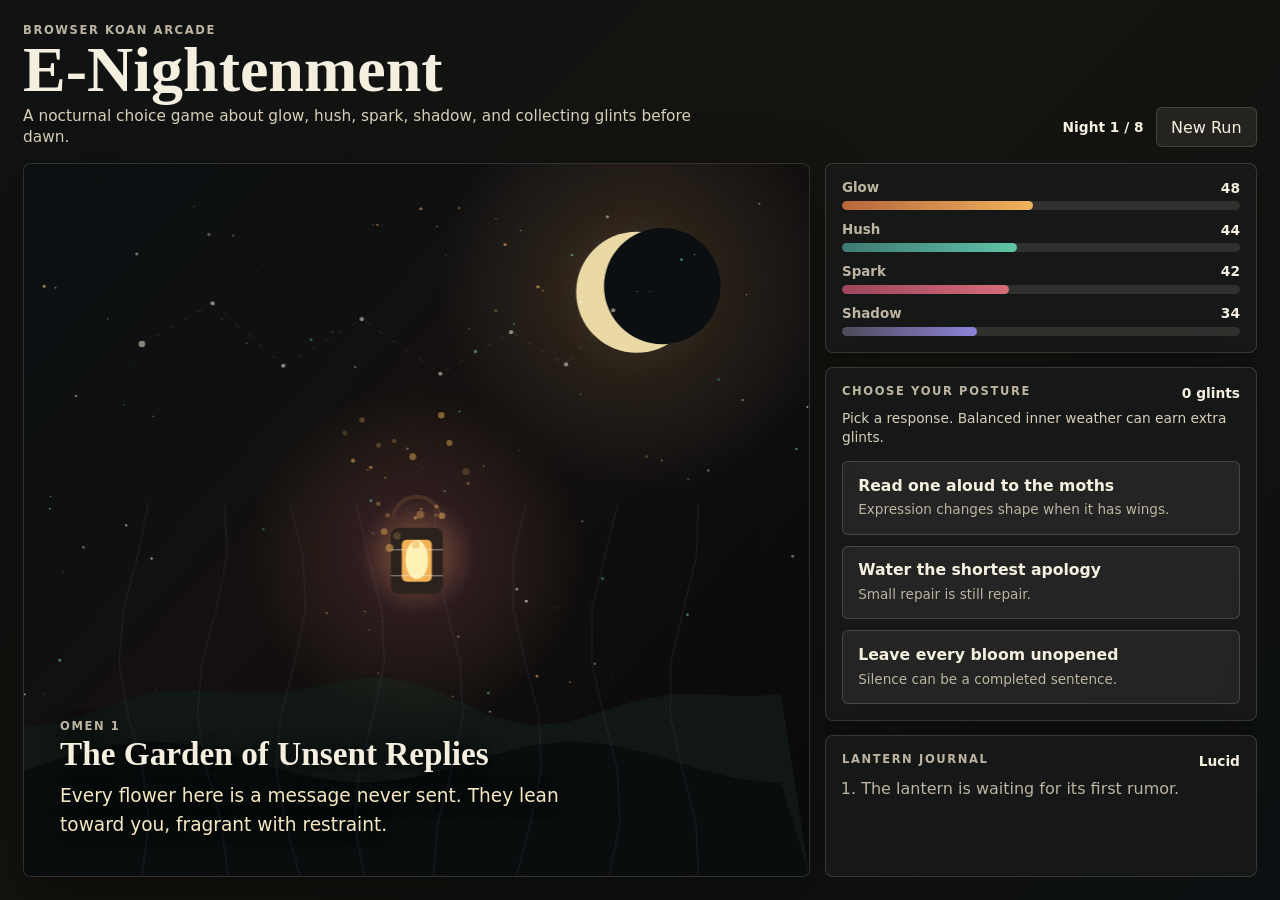
==== index.html @ 0b56c2a7 "Seed oracle chat prototype" ====
<!doctype html>
<html lang="en">
  <head>
    <meta charset="utf-8">
    <meta name="viewport" content="width=device-width, initial-scale=1">
    <title>E-Nightenment | Browser Koan Arcade</title>
    <meta
      name="description"
      content="E-Nightenment is a browser-based text-and-canvas night game about glow, hush, spark, shadow, glints, and the suspiciously practical work of becoming a little more awake."
    >
    <meta
      name="keywords"
      content="E-Nightenment, browser game, text game, canvas game, interactive fiction, choice game, night game, koan arcade, glow, hush, spark, shadow, glints"
    >
    <meta name="author" content="LucidQuest Labs">
    <meta name="application-name" content="E-Nightenment">
    <meta name="robots" content="index, follow, max-snippet:-1, max-image-preview:large, max-video-preview:-1">
    <meta name="theme-color" content="#101213">
    <meta name="color-scheme" content="dark">
    <link rel="canonical" href="https://e-nightenment.netlify.app/">
    <meta property="og:type" content="website">
    <meta property="og:site_name" content="E-Nightenment">
    <meta property="og:title" content="E-Nightenment | Browser Koan Arcade">
    <meta
      property="og:description"
      content="A browser-based text-and-canvas night game about glow, hush, spark, shadow, glints, and becoming a little more awake."
    >
    <meta property="og:url" content="https://e-nightenment.netlify.app/">
    <meta name="twitter:card" content="summary">
    <meta name="twitter:title" content="E-Nightenment | Browser Koan Arcade">
    <meta
      name="twitter:description"
      content="Choose through eight strange nights. Keep your inner weather balanced and collect glints before dawn."
    >
    <script type="application/ld+json">
      {
        "@context": "https://schema.org",
        "@type": "VideoGame",
        "name": "E-Nightenment",
        "alternateName": "Browser Koan Arcade",
        "url": "https://e-nightenment.netlify.app/",
        "applicationCategory": "GameApplication",
        "operatingSystem": "Any modern web browser",
        "genre": ["Browser game", "Interactive fiction", "Choice game"],
        "playMode": "SinglePlayer",
        "description": "E-Nightenment is a browser-based text-and-canvas night game about glow, hush, spark, shadow, glints, and the suspiciously practical work of becoming a little more awake.",
        "creator": {
          "@type": "Organization",
          "name": "LucidQuest Labs",
          "url": "https://github.com/LucidQuestLabs"
        },
        "inLanguage": "en",
        "isAccessibleForFree": true
      }
    </script>
    <link rel="stylesheet" href="styles.css">
  </head>
  <body>
    <main class="game-shell" aria-labelledby="game-title">
      <header class="topbar">
        <div>
          <p class="kicker">Browser koan arcade</p>
          <h1 id="game-title">E-Nightenment</h1>
          <p class="game-summary">
            <span class="summary-desktop">A nocturnal choice game about glow, hush, spark, shadow, and collecting glints before dawn.</span>
            <span class="summary-mobile">Choose through eight strange nights. Keep your inner weather balanced.</span>
          </p>
        </div>
        <div class="run-controls">
          <p id="nightCounter" class="night-counter" aria-live="polite">Night 1 / 8</p>
          <button id="resetButton" class="plain-button" type="button">New Run</button>
        </div>
      </header>

      <section class="playfield" aria-label="Night garden">
        <canvas id="skyCanvas" width="1280" height="900" aria-hidden="true"></canvas>
        <div class="scene-readout">
          <p id="omenLabel" class="kicker">Omen</p>
          <h2 id="omenTitle">Loading the lantern...</h2>
          <p id="omenText"></p>
        </div>
      </section>

      <aside class="control-panel" aria-label="Game choices and state">
        <section class="meters is-collapsed" aria-label="Inner weather">
          <button
            id="weatherToggle"
            class="weather-toggle"
            type="button"
            aria-expanded="false"
            aria-controls="weatherDetails"
          >
            <span>Inner weather</span>
            <span id="weatherToggleLabel">Show</span>
          </button>
          <div class="weather-summary" aria-label="Condensed inner weather">
            <span class="weather-chip" data-stat="glow">Glow <strong id="glowChipValue">50</strong></span>
            <span class="weather-chip" data-stat="hush">Hush <strong id="hushChipValue">50</strong></span>
            <span class="weather-chip" data-stat="spark">Spark <strong id="sparkChipValue">50</strong></span>
            <span class="weather-chip" data-stat="shadow">Shadow <strong id="shadowChipValue">50</strong></span>
          </div>
          <div id="weatherDetails" class="weather-details">
            <div class="meter" data-stat="glow">
              <div class="meter-label">
                <span>Glow</span>
                <strong id="glowValue">50</strong>
              </div>
              <div class="meter-track"><span id="glowBar"></span></div>
            </div>
            <div class="meter" data-stat="hush">
              <div class="meter-label">
                <span>Hush</span>
                <strong id="hushValue">50</strong>
              </div>
              <div class="meter-track"><span id="hushBar"></span></div>
            </div>
            <div class="meter" data-stat="spark">
              <div class="meter-label">
                <span>Spark</span>
                <strong id="sparkValue">50</strong>
              </div>
              <div class="meter-track"><span id="sparkBar"></span></div>
            </div>
            <div class="meter" data-stat="shadow">
              <div class="meter-label">
                <span>Shadow</span>
                <strong id="shadowValue">50</strong>
              </div>
              <div class="meter-track"><span id="shadowBar"></span></div>
            </div>
          </div>
        </section>

        <section class="choices" aria-label="Available responses">
          <div class="panel-heading">
            <p class="kicker">Choose your posture</p>
            <p id="glintCounter" class="glints">0 glints</p>
          </div>
          <p class="choice-helper">Pick a response. Balanced inner weather can earn extra glints.</p>
          <div id="choiceList" class="choice-list"></div>
          <div id="resultPane" class="result-pane" hidden>
            <p class="kicker">The night answers</p>
            <p id="resultText"></p>
            <button id="continueButton" class="primary-button" type="button">Continue</button>
          </div>
        </section>

        <section class="journal" aria-label="Lantern journal">
          <div class="panel-heading">
            <p class="kicker">Lantern journal</p>
            <p id="balanceLabel">Unlit</p>
          </div>
          <ol id="journalList"></ol>
        </section>
      </aside>
    </main>

    <div id="endingOverlay" class="ending-overlay" hidden>
      <section class="ending-dialog" aria-labelledby="endingTitle" aria-modal="true" role="dialog">
        <p class="kicker">Dawn arrives sideways</p>
        <h2 id="endingTitle"></h2>
        <p id="endingText"></p>
        <dl class="ending-score">
          <div>
            <dt>Glints</dt>
            <dd id="endingGlints"></dd>
          </div>
          <div>
            <dt>Balance</dt>
            <dd id="endingBalance"></dd>
          </div>
        </dl>
        <button id="endingResetButton" class="primary-button" type="button">Play Again</button>
      </section>
    </div>

    <script src="game.js"></script>
  </body>
</html>
---- styles.css ----
:root {
  color-scheme: dark;
  --ink: #f5efe0;
  --muted: #bdb4a1;
  --panel: rgba(24, 26, 25, 0.86);
  --panel-solid: #181a19;
  --line: rgba(245, 239, 224, 0.15);
  --night: #0d1012;
  --amber: #efb35d;
  --teal: #60c4a6;
  --rose: #d66c7a;
  --violet: #8d84d8;
  --green: #91bd6e;
  --shadow: #6d6474;
  --focus: #fff2b8;
}

* {
  box-sizing: border-box;
}

html,
body {
  min-height: 100%;
}

body {
  margin: 0;
  overflow-x: hidden;
  background: linear-gradient(135deg, #101213 0%, #14130f 46%, #0d1012 100%);
  color: var(--ink);
  font-family:
    Inter, ui-sans-serif, system-ui, -apple-system, BlinkMacSystemFont, "Segoe UI",
    sans-serif;
}

button {
  border: 0;
  color: inherit;
  font: inherit;
}

button:focus-visible {
  outline: 3px solid var(--focus);
  outline-offset: 3px;
}

.game-shell {
  display: grid;
  grid-template-columns: minmax(0, 1fr) minmax(21rem, 27rem);
  grid-template-rows: auto minmax(0, 1fr);
  gap: clamp(0.6rem, 1.2vw, 1rem);
  height: 100vh;
  min-height: 100vh;
  padding: clamp(0.75rem, 1.8vw, 1.5rem);
}

.topbar {
  grid-column: 1 / -1;
  display: flex;
  align-items: end;
  justify-content: space-between;
  gap: 1rem;
  min-width: 0;
}

.kicker {
  margin: 0 0 0.25rem;
  color: var(--muted);
  font-size: 0.72rem;
  font-weight: 800;
  letter-spacing: 0.14em;
  text-transform: uppercase;
}

h1,
h2,
p {
  margin-top: 0;
}

h1 {
  margin-bottom: 0;
  font-family: Georgia, "Times New Roman", serif;
  font-size: clamp(2.25rem, 5vw, 5.6rem);
  font-weight: 700;
  line-height: 0.9;
}

.game-summary {
  max-width: 42rem;
  margin: 0.45rem 0 0;
  color: #d9cfb9;
  font-size: clamp(0.94rem, 1.2vw, 1.05rem);
  line-height: 1.35;
}

.summary-mobile {
  display: none;
}

h2 {
  margin-bottom: 0.75rem;
  font-family: Georgia, "Times New Roman", serif;
  font-size: clamp(1.5rem, 2.6vw, 2.8rem);
  line-height: 1;
}

.run-controls {
  display: flex;
  align-items: center;
  justify-content: flex-end;
  gap: 0.75rem;
  flex-wrap: wrap;
}

.night-counter,
.glints,
#balanceLabel {
  margin: 0;
  color: var(--ink);
  font-size: 0.86rem;
  font-weight: 800;
}

.plain-button,
.primary-button,
.choice-button {
  border-radius: 6px;
  cursor: pointer;
  transition:
    transform 140ms ease,
    border-color 140ms ease,
    background 140ms ease;
}

.plain-button {
  border: 1px solid var(--line);
  background: rgba(245, 239, 224, 0.08);
  min-height: 2.5rem;
  padding: 0 0.9rem;
}

.plain-button:hover,
.primary-button:hover,
.choice-button:hover {
  transform: translateY(-1px);
}

.playfield {
  position: relative;
  align-self: stretch;
  height: 100%;
  min-height: 0;
  overflow: hidden;
  border: 1px solid var(--line);
  border-radius: 8px;
  background: #0b0f11;
  box-shadow: 0 1.5rem 4rem rgba(0, 0, 0, 0.38);
}

#skyCanvas {
  display: block;
  width: 100%;
  height: 100%;
  min-height: 0;
}

.scene-readout {
  position: absolute;
  left: clamp(1rem, 3vw, 2.25rem);
  right: clamp(1rem, 15vw, 16rem);
  bottom: clamp(1rem, 3vw, 2.25rem);
  max-width: 47rem;
  padding-top: 1rem;
  text-shadow: 0 2px 1rem rgba(0, 0, 0, 0.9);
}

.scene-readout p:last-child {
  max-width: 42rem;
  margin: 0;
  color: #f7e8c4;
  font-size: clamp(1rem, 1.45vw, 1.2rem);
  line-height: 1.55;
}

.control-panel {
  display: grid;
  grid-template-rows: auto auto minmax(0, 1fr);
  gap: clamp(0.6rem, 1.1vw, 1rem);
  align-self: stretch;
  height: 100%;
  min-height: 0;
  overflow: hidden;
}

.meters,
.choices,
.journal {
  border: 1px solid var(--line);
  border-radius: 8px;
  background: var(--panel);
  box-shadow: 0 1rem 2.5rem rgba(0, 0, 0, 0.22);
  backdrop-filter: blur(14px);
}

.meters {
  display: grid;
  padding: 1rem;
}

.weather-details {
  display: grid;
  gap: 0.72rem;
}

.weather-toggle,
.weather-summary {
  display: none;
}

.meter-label,
.panel-heading {
  display: flex;
  align-items: center;
  justify-content: space-between;
  gap: 0.8rem;
}

.meter-label {
  margin-bottom: 0.35rem;
  color: var(--muted);
  font-size: 0.84rem;
  font-weight: 800;
}

.meter-label strong {
  color: var(--ink);
  font-size: 0.86rem;
}

.meter-track {
  height: 0.55rem;
  overflow: hidden;
  border-radius: 999px;
  background: rgba(245, 239, 224, 0.11);
}

.meter-track span {
  display: block;
  width: 50%;
  height: 100%;
  border-radius: inherit;
  transition: width 420ms ease;
}

[data-stat="glow"] .meter-track span {
  background: linear-gradient(90deg, #b8663d, var(--amber));
}

[data-stat="hush"] .meter-track span {
  background: linear-gradient(90deg, #3e7971, var(--teal));
}

[data-stat="spark"] .meter-track span {
  background: linear-gradient(90deg, #9c455c, var(--rose));
}

[data-stat="shadow"] .meter-track span {
  background: linear-gradient(90deg, #4f4a5a, var(--violet));
}

.weather-chip[data-stat="glow"] {
  border-color: rgba(239, 179, 93, 0.48);
}

.weather-chip[data-stat="hush"] {
  border-color: rgba(96, 196, 166, 0.48);
}

.weather-chip[data-stat="spark"] {
  border-color: rgba(214, 108, 122, 0.48);
}

.weather-chip[data-stat="shadow"] {
  border-color: rgba(141, 132, 216, 0.48);
}

.weather-chip[data-stat="glow"]::after {
  background: linear-gradient(90deg, #b8663d, var(--amber));
}

.weather-chip[data-stat="hush"]::after {
  background: linear-gradient(90deg, #3e7971, var(--teal));
}

.weather-chip[data-stat="spark"]::after {
  background: linear-gradient(90deg, #9c455c, var(--rose));
}

.weather-chip[data-stat="shadow"]::after {
  background: linear-gradient(90deg, #4f4a5a, var(--violet));
}

.choices {
  padding: 1rem;
}

.panel-heading {
  margin-bottom: 0.45rem;
}

.choice-helper {
  margin: 0 0 0.85rem;
  color: #d9cfb9;
  font-size: 0.86rem;
  line-height: 1.4;
}

.choice-list {
  display: grid;
  gap: 0.7rem;
}

.choice-button {
  display: grid;
  gap: 0.35rem;
  width: 100%;
  min-height: 4.5rem;
  padding: 0.85rem 0.95rem;
  border: 1px solid rgba(245, 239, 224, 0.16);
  background: rgba(245, 239, 224, 0.06);
  text-align: left;
}

.choice-button strong {
  color: var(--ink);
  font-size: 0.98rem;
}

.choice-button span {
  color: var(--muted);
  font-size: 0.85rem;
  line-height: 1.45;
}

.choice-button:hover {
  border-color: rgba(239, 179, 93, 0.52);
  background: rgba(239, 179, 93, 0.1);
}

.result-pane {
  padding: 0.95rem 0 0;
  border-top: 1px solid rgba(239, 179, 93, 0.3);
}

.result-pane p:not(.kicker) {
  color: #f4dfb0;
  line-height: 1.55;
}

.primary-button {
  width: 100%;
  min-height: 2.8rem;
  background: linear-gradient(135deg, var(--amber), #cb6f56);
  color: #1d1410;
  font-weight: 900;
}

.primary-button:hover {
  filter: saturate(1.08);
}

.journal {
  display: flex;
  flex-direction: column;
  min-height: 0;
  overflow: hidden;
  padding: 1rem;
}

#journalList {
  display: grid;
  gap: 0.7rem;
  flex: 1;
  min-height: 0;
  max-height: 100%;
  margin: 0;
  padding-left: 1.2rem;
  overflow: auto;
  color: var(--muted);
  scrollbar-color: rgba(245, 239, 224, 0.3) transparent;
}

#journalList li {
  padding-right: 0.35rem;
  line-height: 1.45;
}

#journalList strong {
  color: var(--ink);
}

.ending-overlay {
  position: fixed;
  inset: 0;
  display: grid;
  place-items: center;
  padding: 1rem;
  background: rgba(5, 6, 7, 0.74);
  backdrop-filter: blur(10px);
}

.ending-overlay[hidden] {
  display: none;
}

.ending-dialog {
  width: min(42rem, 100%);
  border: 1px solid rgba(245, 239, 224, 0.18);
  border-radius: 8px;
  padding: clamp(1.1rem, 4vw, 2rem);
  background: var(--panel-solid);
  box-shadow: 0 2rem 5rem rgba(0, 0, 0, 0.48);
}

.ending-dialog h2 {
  margin-bottom: 1rem;
}

.ending-dialog p:not(.kicker) {
  color: #f3dfb3;
  line-height: 1.6;
}

.ending-score {
  display: grid;
  grid-template-columns: repeat(2, minmax(0, 1fr));
  gap: 0.75rem;
  margin: 1.25rem 0;
}

.ending-score div {
  border: 1px solid var(--line);
  border-radius: 8px;
  padding: 0.85rem;
}

.ending-score dt {
  color: var(--muted);
  font-size: 0.76rem;
  font-weight: 800;
  text-transform: uppercase;
}

.ending-score dd {
  margin: 0.25rem 0 0;
  font-size: 1.5rem;
  font-weight: 900;
}

@media (max-width: 980px) {
  body {
    overflow-y: auto;
  }

  .game-shell {
    grid-template-columns: 1fr;
    grid-template-rows: auto minmax(28rem, 56vh) auto;
    height: auto;
  }

  .playfield {
    min-height: 28rem;
  }

  .control-panel {
    grid-template-rows: auto auto auto;
    height: auto;
    overflow: visible;
  }

  .choices {
    order: 2;
  }

  .meters {
    order: 1;
  }

  .journal {
    order: 3;
    max-height: 18rem;
  }
}

@media (min-width: 981px) and (max-height: 760px) {
  .meters,
  .choices,
  .journal {
    padding: 0.75rem;
  }

  .meters {
    gap: 0.55rem;
  }

  .weather-details {
    gap: 0.55rem;
  }

  .meter-label {
    margin-bottom: 0.22rem;
  }

  .meter-track {
    height: 0.45rem;
  }

  .panel-heading {
    margin-bottom: 0.35rem;
  }

  .choice-helper {
    margin-bottom: 0.55rem;
    font-size: 0.8rem;
  }

  .choice-list {
    gap: 0.5rem;
  }

  .choice-button {
    min-height: 3.85rem;
    padding: 0.62rem 0.75rem;
  }

  .choice-button strong {
    font-size: 0.92rem;
  }

  .choice-button span {
    font-size: 0.8rem;
    line-height: 1.35;
  }

  #journalList {
    gap: 0.4rem;
    font-size: 0.82rem;
  }
}

@media (max-width: 980px) {
  .meters {
    gap: 0.75rem;
  }

  .weather-toggle {
    display: flex;
    align-items: center;
    justify-content: space-between;
    width: 100%;
    min-height: 2rem;
    padding: 0;
    background: transparent;
    color: var(--ink);
    cursor: pointer;
    font-size: 0.76rem;
    font-weight: 900;
    letter-spacing: 0.14em;
    text-transform: uppercase;
  }

  .weather-toggle span:last-child {
    color: var(--muted);
    font-size: 0.72rem;
  }

  .weather-summary {
    display: grid;
    grid-template-columns: repeat(4, minmax(0, 1fr));
    gap: 0.5rem;
  }

  .weather-chip {
    display: grid;
    position: relative;
    gap: 0.18rem;
    min-width: 0;
    overflow: hidden;
    padding: 0.54rem 0.42rem 0.68rem;
    border: 1px solid var(--line);
    border-radius: 6px;
    background: rgba(245, 239, 224, 0.035);
    color: var(--muted);
    font-size: 0.68rem;
    font-weight: 900;
    line-height: 1.05;
    text-align: center;
    text-transform: uppercase;
  }

  .weather-chip::after {
    position: absolute;
    right: 0.42rem;
    bottom: 0.42rem;
    left: 0.42rem;
    height: 0.24rem;
    border-radius: 999px;
    content: "";
  }

  .weather-chip strong {
    color: var(--ink);
    font-size: 1rem;
    line-height: 1;
  }

  .meters.is-collapsed .weather-details {
    display: none;
  }
}

@media (max-width: 620px) {
  .topbar {
    align-items: start;
    flex-direction: column;
  }

  .run-controls {
    justify-content: space-between;
    width: 100%;
  }

  .game-summary {
    max-width: 20rem;
    margin-top: 0.55rem;
    font-size: 0.92rem;
  }

  .summary-desktop {
    display: none;
  }

  .summary-mobile {
    display: inline;
  }

  .scene-readout {
    right: 1rem;
  }

  .ending-score {
    grid-template-columns: 1fr;
  }
}

@media (prefers-reduced-motion: reduce) {
  *,
  *::before,
  *::after {
    scroll-behavior: auto !important;
    transition-duration: 0.001ms !important;
    animation-duration: 0.001ms !important;
  }
}
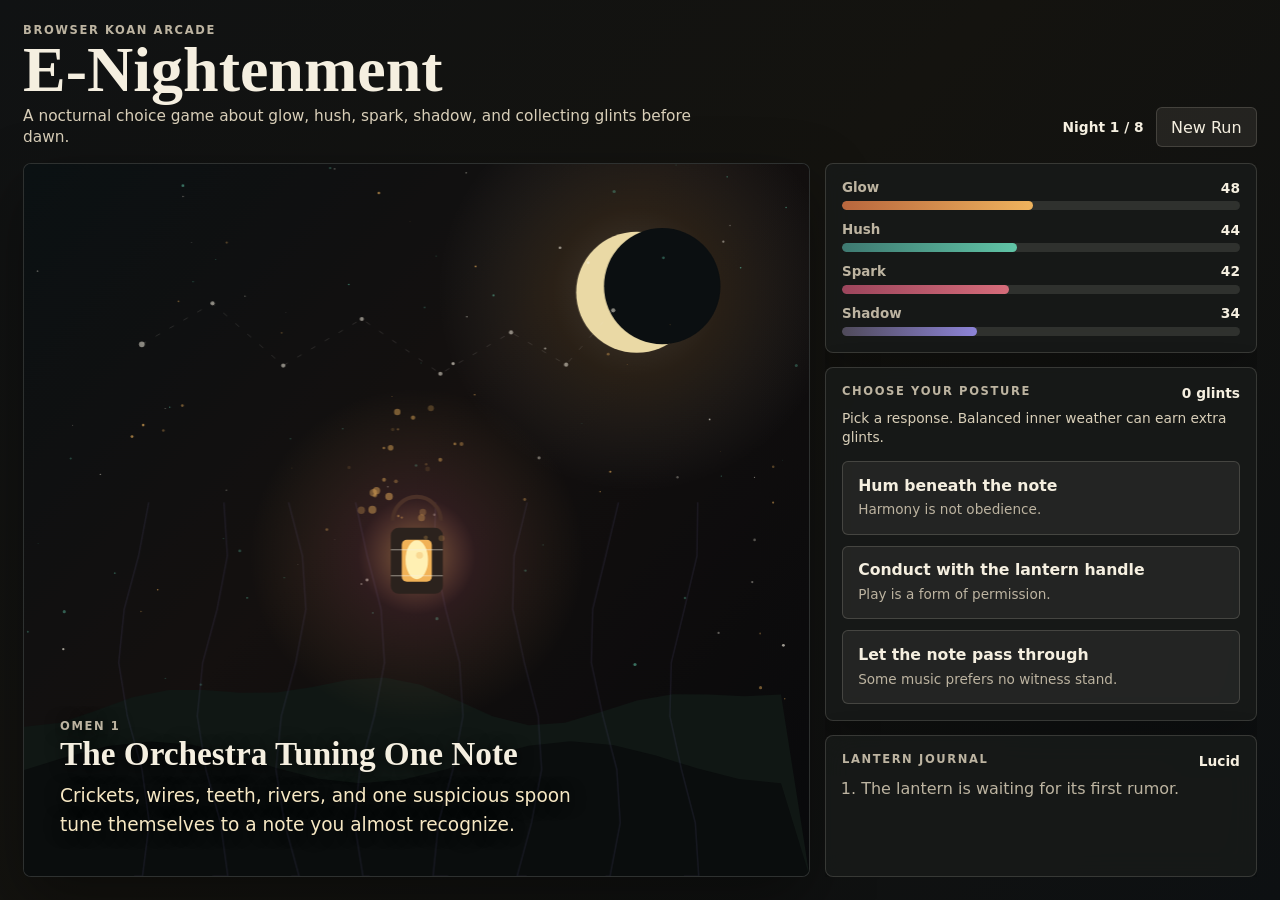
==== commit 61acdb28: "Add lantern oracle prototype" ====
--- a/index.html
+++ b/index.html
@@ -170,6 +170,16 @@
             <dd id="endingBalance"></dd>
           </div>
         </dl>
+        <section class="oracle-panel" aria-label="Lantern oracle">
+          <div class="panel-heading">
+            <p class="kicker">Lantern oracle</p>
+            <p id="oracleStatus">Ready</p>
+          </div>
+          <p id="oracleText" class="oracle-text">
+            Invite the lantern to read the shape of your run.
+          </p>
+          <button id="oracleButton" class="plain-button oracle-button" type="button">Ask the Lantern</button>
+        </section>
         <button id="endingResetButton" class="primary-button" type="button">Play Again</button>
       </section>
     </div>
--- a/styles.css
+++ b/styles.css
@@ -457,6 +457,40 @@
   margin: 0.25rem 0 0;
   font-size: 1.5rem;
   font-weight: 900;
+}
+
+.oracle-panel {
+  margin: 1.25rem 0;
+  border: 1px solid rgba(239, 179, 93, 0.28);
+  border-radius: 8px;
+  padding: 1rem;
+  background:
+    linear-gradient(135deg, rgba(239, 179, 93, 0.1), rgba(96, 196, 166, 0.06)),
+    rgba(11, 13, 13, 0.42);
+}
+
+.oracle-panel .panel-heading {
+  margin-bottom: 0.6rem;
+}
+
+#oracleStatus {
+  color: var(--muted);
+  font-weight: 800;
+}
+
+.oracle-text {
+  min-height: 4.5rem;
+  margin: 0 0 0.9rem;
+  white-space: pre-line;
+}
+
+.oracle-button {
+  width: 100%;
+}
+
+.oracle-button[disabled] {
+  cursor: wait;
+  opacity: 0.72;
 }
 
 @media (max-width: 980px) {
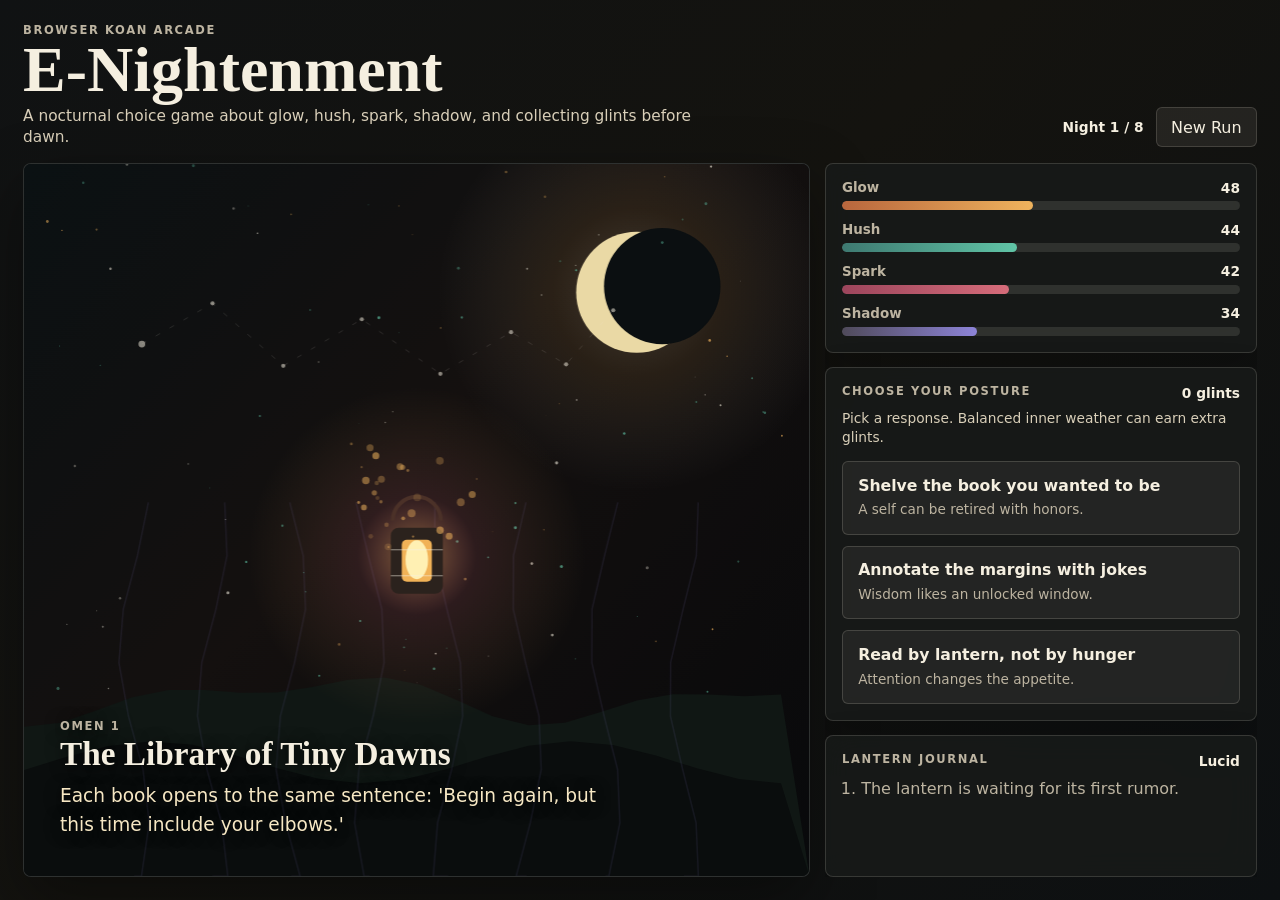
==== commit 23d6ef05: "Refine oracle ending dialog" ====
--- a/index.html
+++ b/index.html
@@ -157,9 +157,16 @@
 
     <div id="endingOverlay" class="ending-overlay" hidden>
       <section class="ending-dialog" aria-labelledby="endingTitle" aria-modal="true" role="dialog">
-        <p class="kicker">Dawn arrives sideways</p>
+        <div class="ending-topline">
+          <p class="kicker">Browser koan arcade - Oracle edition</p>
+          <div class="ending-actions">
+            <span class="oracle-mark" aria-hidden="true">✦</span>
+            <button id="endingCloseButton" class="icon-button" type="button" aria-label="Close ending summary">×</button>
+          </div>
+        </div>
         <h2 id="endingTitle"></h2>
         <p id="endingText"></p>
+        <p class="oracle-invite">Ask the lantern oracle for a brief reading of your path through the eight nights.</p>
         <dl class="ending-score">
           <div>
             <dt>Glints</dt>
--- a/styles.css
+++ b/styles.css
@@ -125,7 +125,8 @@
 
 .plain-button,
 .primary-button,
-.choice-button {
+.choice-button,
+.icon-button {
   border-radius: 6px;
   cursor: pointer;
   transition:
@@ -143,7 +144,8 @@
 
 .plain-button:hover,
 .primary-button:hover,
-.choice-button:hover {
+.choice-button:hover,
+.icon-button:hover {
   transform: translateY(-1px);
 }
 
@@ -416,6 +418,7 @@
 }
 
 .ending-dialog {
+  position: relative;
   width: min(42rem, 100%);
   border: 1px solid rgba(245, 239, 224, 0.18);
   border-radius: 8px;
@@ -424,6 +427,49 @@
   box-shadow: 0 2rem 5rem rgba(0, 0, 0, 0.48);
 }
 
+.ending-topline {
+  display: flex;
+  align-items: center;
+  justify-content: space-between;
+  gap: 1rem;
+  margin-bottom: 0.85rem;
+}
+
+.ending-actions {
+  display: flex;
+  align-items: center;
+  gap: 0.55rem;
+}
+
+.oracle-mark {
+  display: grid;
+  width: 2.1rem;
+  height: 2.1rem;
+  place-items: center;
+  border: 1px solid rgba(239, 179, 93, 0.34);
+  border-radius: 50%;
+  color: var(--gold);
+  background:
+    radial-gradient(circle, rgba(239, 179, 93, 0.2), rgba(96, 196, 166, 0.05) 62%, transparent 63%),
+    rgba(11, 13, 13, 0.56);
+  font-size: 1.15rem;
+  font-weight: 900;
+}
+
+.icon-button {
+  display: grid;
+  width: 2.1rem;
+  height: 2.1rem;
+  place-items: center;
+  border: 1px solid var(--line);
+  padding: 0;
+  border-radius: 50%;
+  color: var(--paper);
+  background: rgba(245, 239, 224, 0.08);
+  font-size: 1.45rem;
+  line-height: 1;
+}
+
 .ending-dialog h2 {
   margin-bottom: 1rem;
 }
@@ -431,6 +477,11 @@
 .ending-dialog p:not(.kicker) {
   color: #f3dfb3;
   line-height: 1.6;
+}
+
+.oracle-invite {
+  margin-top: 0.85rem;
+  color: var(--muted);
 }
 
 .ending-score {
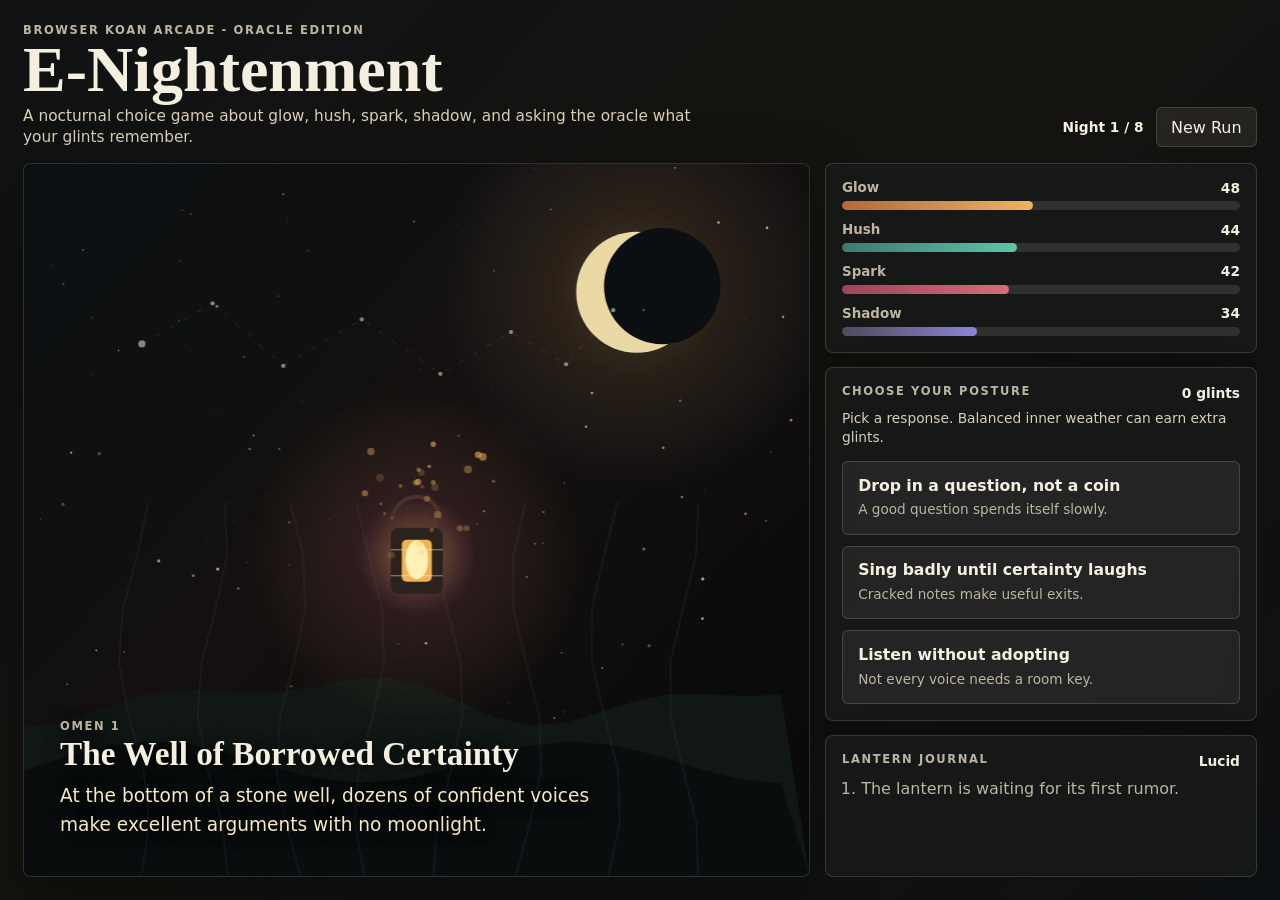
==== commit c73656ab: "Fit oracle ending dialog" ====
--- a/index.html
+++ b/index.html
@@ -59,11 +59,11 @@
     <main class="game-shell" aria-labelledby="game-title">
       <header class="topbar">
         <div>
-          <p class="kicker">Browser koan arcade</p>
+          <p class="kicker">Browser koan arcade - Oracle edition</p>
           <h1 id="game-title">E-Nightenment</h1>
           <p class="game-summary">
-            <span class="summary-desktop">A nocturnal choice game about glow, hush, spark, shadow, and collecting glints before dawn.</span>
-            <span class="summary-mobile">Choose through eight strange nights. Keep your inner weather balanced.</span>
+            <span class="summary-desktop">A nocturnal choice game about glow, hush, spark, shadow, and asking the oracle what your glints remember.</span>
+            <span class="summary-mobile">Choose through eight strange nights. Ask the oracle at dawn.</span>
           </p>
         </div>
         <div class="run-controls">
--- a/styles.css
+++ b/styles.css
@@ -411,6 +411,7 @@
   padding: 1rem;
   background: rgba(5, 6, 7, 0.74);
   backdrop-filter: blur(10px);
+  overflow-y: auto;
 }
 
 .ending-overlay[hidden] {
@@ -420,9 +421,11 @@
 .ending-dialog {
   position: relative;
   width: min(42rem, 100%);
+  max-height: calc(100vh - 2rem);
+  overflow-y: auto;
   border: 1px solid rgba(245, 239, 224, 0.18);
   border-radius: 8px;
-  padding: clamp(1.1rem, 4vw, 2rem);
+  padding: clamp(1rem, 3vw, 1.65rem);
   background: var(--panel-solid);
   box-shadow: 0 2rem 5rem rgba(0, 0, 0, 0.48);
 }
@@ -471,7 +474,7 @@
 }
 
 .ending-dialog h2 {
-  margin-bottom: 1rem;
+  margin-bottom: 0.8rem;
 }
 
 .ending-dialog p:not(.kicker) {
@@ -488,7 +491,7 @@
   display: grid;
   grid-template-columns: repeat(2, minmax(0, 1fr));
   gap: 0.75rem;
-  margin: 1.25rem 0;
+  margin: 1rem 0;
 }
 
 .ending-score div {
@@ -511,10 +514,10 @@
 }
 
 .oracle-panel {
-  margin: 1.25rem 0;
+  margin: 1rem 0;
   border: 1px solid rgba(239, 179, 93, 0.28);
   border-radius: 8px;
-  padding: 1rem;
+  padding: 0.95rem;
   background:
     linear-gradient(135deg, rgba(239, 179, 93, 0.1), rgba(96, 196, 166, 0.06)),
     rgba(11, 13, 13, 0.42);
@@ -530,7 +533,9 @@
 }
 
 .oracle-text {
-  min-height: 4.5rem;
+  min-height: 3.5rem;
+  max-height: min(15rem, 34vh);
+  overflow-y: auto;
   margin: 0 0 0.9rem;
   white-space: pre-line;
 }
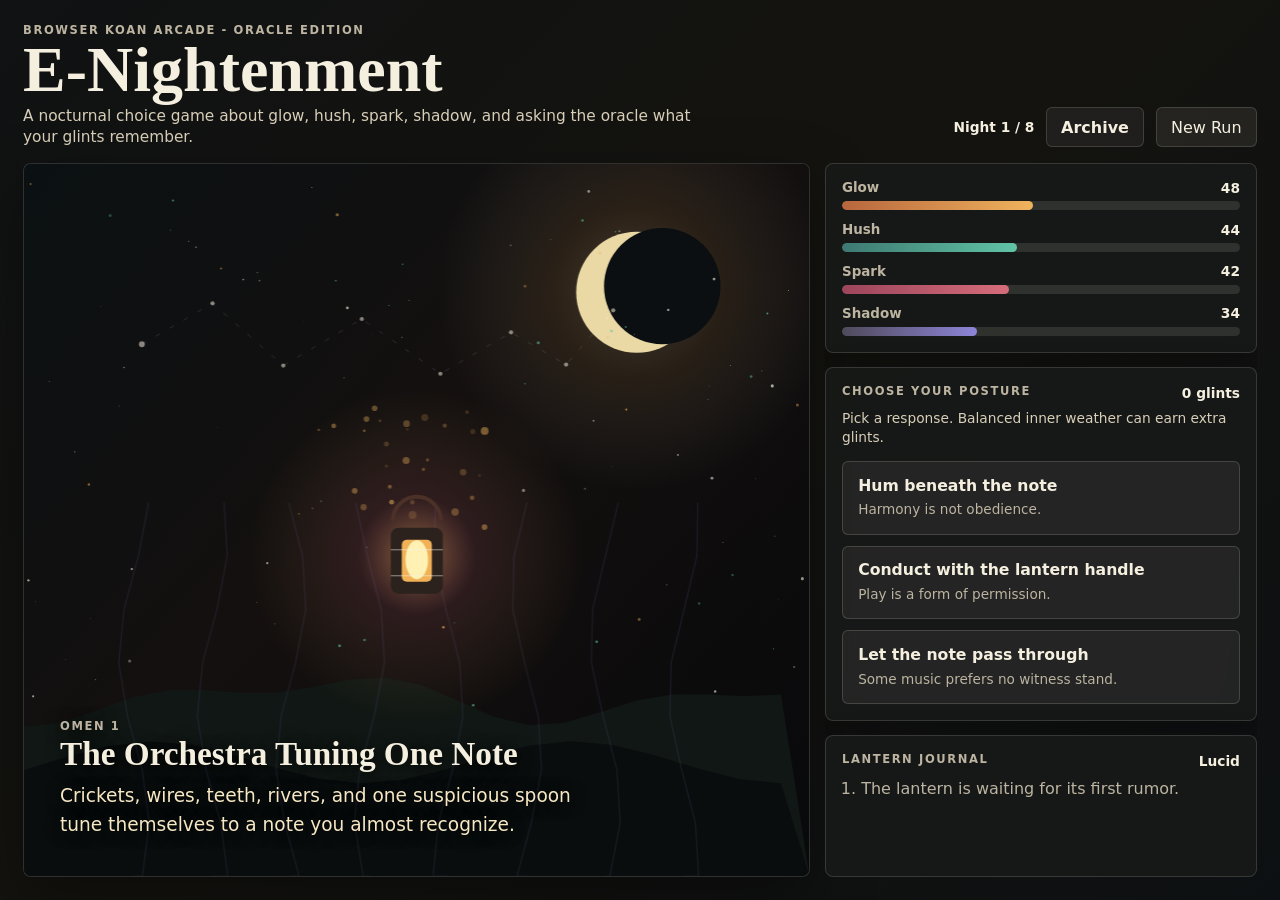
==== commit 372f49fc: "Add local session archive" ====
--- a/index.html
+++ b/index.html
@@ -68,6 +68,7 @@
         </div>
         <div class="run-controls">
           <p id="nightCounter" class="night-counter" aria-live="polite">Night 1 / 8</p>
+          <a class="plain-link" href="archive.html">Archive</a>
           <button id="resetButton" class="plain-button" type="button">New Run</button>
         </div>
       </header>
--- a/styles.css
+++ b/styles.css
@@ -135,6 +135,24 @@
     background 140ms ease;
 }
 
+.plain-link {
+  display: inline-grid;
+  min-height: 2.5rem;
+  place-items: center;
+  border: 1px solid var(--line);
+  border-radius: 6px;
+  padding: 0 0.85rem;
+  color: var(--paper);
+  background: rgba(245, 239, 224, 0.06);
+  font-weight: 800;
+  text-decoration: none;
+}
+
+.plain-link:hover {
+  border-color: rgba(245, 239, 224, 0.32);
+  transform: translateY(-1px);
+}
+
 .plain-button {
   border: 1px solid var(--line);
   background: rgba(245, 239, 224, 0.08);
@@ -547,6 +565,139 @@
 .oracle-button[disabled] {
   cursor: wait;
   opacity: 0.72;
+}
+
+.archive-page {
+  overflow-y: auto;
+}
+
+.archive-shell {
+  width: min(78rem, 100%);
+  margin: 0 auto;
+  padding: clamp(0.9rem, 2vw, 1.5rem);
+}
+
+.archive-topbar {
+  margin-bottom: 1rem;
+}
+
+.archive-summary {
+  display: grid;
+  grid-template-columns: repeat(4, minmax(0, 1fr));
+  gap: 0.75rem;
+  margin-bottom: 1rem;
+}
+
+.archive-summary div,
+.archive-list,
+.session-card {
+  border: 1px solid var(--line);
+  border-radius: 8px;
+  background: var(--panel);
+}
+
+.archive-summary div {
+  padding: 0.9rem;
+}
+
+.archive-summary strong {
+  display: block;
+  font-size: clamp(1.35rem, 3vw, 2rem);
+}
+
+.archive-list {
+  padding: 1rem;
+}
+
+#archiveStatus {
+  margin: 0;
+  color: var(--muted);
+  font-weight: 800;
+}
+
+#sessionList {
+  display: grid;
+  gap: 0.85rem;
+}
+
+.archive-empty {
+  margin: 0;
+  color: var(--muted);
+}
+
+.session-card {
+  padding: 1rem;
+}
+
+.session-card-header {
+  display: flex;
+  align-items: start;
+  justify-content: space-between;
+  gap: 1rem;
+}
+
+.session-card h2 {
+  margin-bottom: 0.25rem;
+  font-size: clamp(1.35rem, 3vw, 2.15rem);
+}
+
+.session-card-header > strong {
+  flex: 0 0 auto;
+  color: var(--focus);
+  font-size: 1.15rem;
+}
+
+.session-metrics {
+  display: grid;
+  grid-template-columns: 0.5fr 0.5fr 2fr;
+  gap: 0.6rem;
+  margin: 0.9rem 0;
+}
+
+.session-metrics div {
+  border: 1px solid var(--line);
+  border-radius: 7px;
+  padding: 0.7rem;
+}
+
+.session-metrics dt {
+  color: var(--muted);
+  font-size: 0.72rem;
+  font-weight: 900;
+  text-transform: uppercase;
+}
+
+.session-metrics dd {
+  margin: 0.2rem 0 0;
+  font-weight: 900;
+}
+
+.session-choices {
+  display: grid;
+  gap: 0.45rem;
+  margin: 0;
+  padding-left: 1.1rem;
+  color: var(--muted);
+}
+
+.session-choices strong {
+  color: var(--paper);
+}
+
+.session-choices span {
+  display: block;
+}
+
+.session-oracle {
+  margin: 0.95rem 0 0;
+  border-left: 3px solid rgba(239, 179, 93, 0.54);
+  padding-left: 0.85rem;
+  color: #f3dfb3;
+  line-height: 1.55;
+}
+
+.session-oracle.is-empty {
+  color: var(--muted);
 }
 
 @media (max-width: 980px) {
@@ -690,6 +841,19 @@
     text-transform: uppercase;
   }
 
+  .archive-summary {
+    grid-template-columns: repeat(2, minmax(0, 1fr));
+  }
+
+  .session-card-header,
+  .archive-topbar {
+    align-items: stretch;
+  }
+
+  .session-metrics {
+    grid-template-columns: 1fr;
+  }
+
   .weather-chip::after {
     position: absolute;
     right: 0.42rem;
